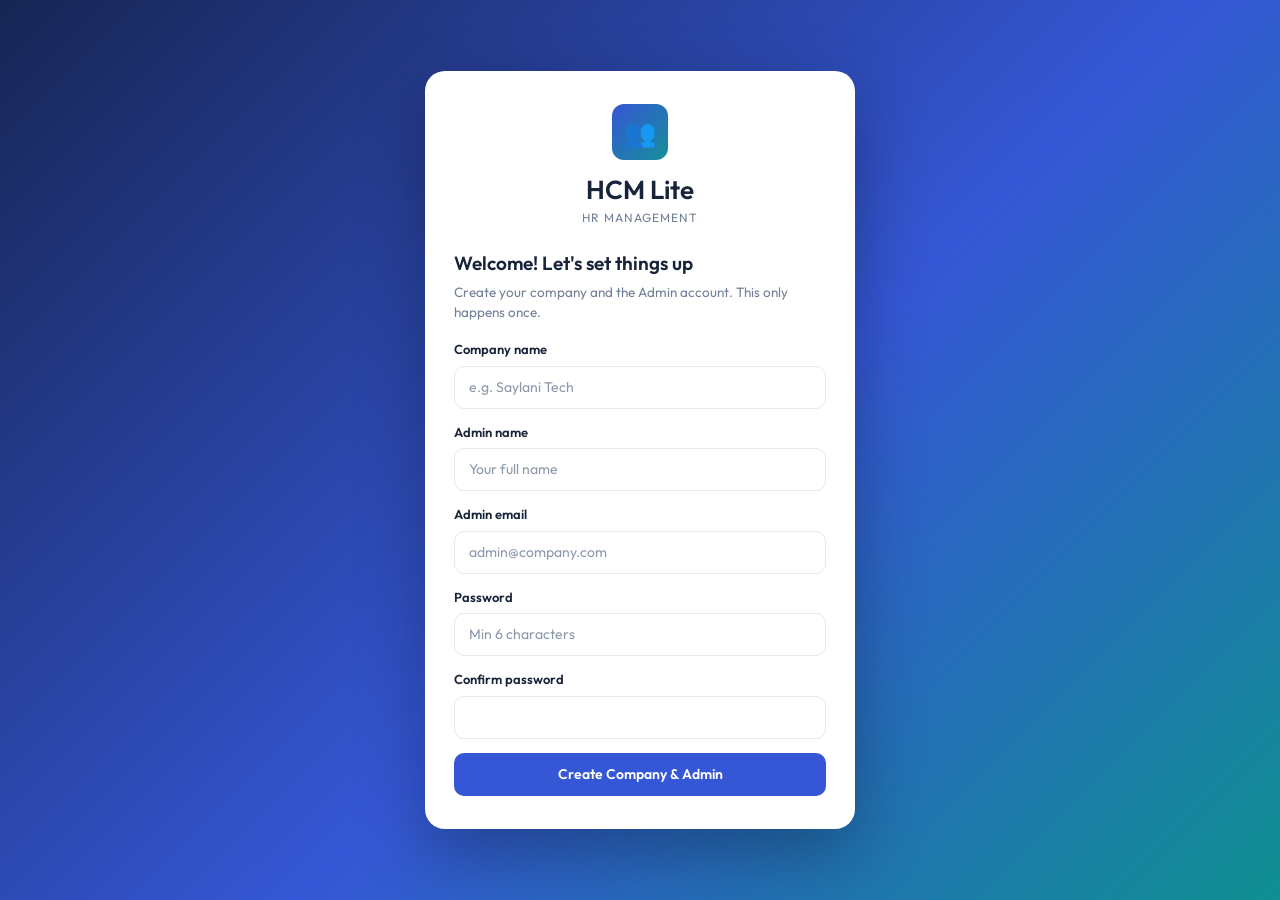
==== admin.html @ a217091e "first commit" ====
<!DOCTYPE html>
<html lang="en">
<head>
  <meta charset="UTF-8">
  <meta name="viewport" content="width=device-width, initial-scale=1.0">
  <title>Admin Dashboard - HCM Lite</title>
  <link rel="preconnect" href="https://fonts.googleapis.com">
  <link href="https://fonts.googleapis.com/css2?family=Outfit:wght@400;500;600;700&display=swap" rel="stylesheet">
  <link rel="stylesheet" href="css/style.css">

</head>
<body>
  <div class="app-layout">
    <aside class="sidebar" id="sidebar"></aside>

    <div class="main">
      <header class="topbar" id="topbar"></header>

      <section class="content">
        <!-- Six stat cards -->
        <div class="stat-grid" id="statGrid"></div>

        <div class="grid-2">
          <div class="card">
            <div class="card-head"><h3>📊 Attendance by Department</h3><span class="tag">Today</span></div>
            <div id="deptChart"></div>
          </div>
          <div class="card">
            <div class="card-head"><h3>📈 7-Day Attendance Trend</h3><span class="tag">Last 7 Days</span></div>
            <div id="trendChart"></div>
          </div>
        </div>

        <div class="grid-2">
          <div class="card">
            <div class="card-head"><h3>🗓️ Today's Attendance</h3></div>
            <div class="table-wrap">
              <table>
                <thead><tr><th>Employee</th><th>Status</th><th>Check-in</th><th>Check-out</th></tr></thead>
                <tbody id="todayBody"></tbody>
              </table>
            </div>
          </div>
          <div class="card">
            <div class="card-head"><h3>💡 Smart Helper</h3></div>
            <div id="smartHelper"></div>
          </div>
        </div>
      </section>
    </div>
  </div>

  <div class="toast-container" id="toastBox"></div>

  <script src="js/storage.js"></script>
  <script src="js/auth.js"></script>
  <script src="js/helper.js"></script>
  <script src="js/employees.js"></script>
  <script src="js/attendance.js"></script>
  <script src="js/leave.js"></script>
  <script>
    // Admin only. Non-admins are redirected by requireLogin().
    if (initPage("admin", "dashboard", "Executive Overview")) {
      renderAdminDashboard();
    }
  </script>
</body>
</html>
---- css/style.css ----
/* ==========================================================
   HCM Lite - shared stylesheet (used by all 7 pages)
   Professional navy, indigo and teal theme
   ========================================================== */

:root {
    --primary: #3557d6;
    --primary-dark: #2944b8;
    --primary-soft: #e9eeff;

    --bg: #f4f7fc;
    --card: #ffffff;
    --sidebar: #ffffff;

    --text: #18243a;
    --muted: #718096;
    --border: #e4e9f2;

    --green: #139a78;
    --green-soft: #ddf6ed;
    --red: #d83d5b;
    --red-soft: #fce7ec;
    --orange: #c77909;
    --orange-soft: #fff2d6;
    --blue: #2878d0;
    --blue-soft: #e5f0ff;
    --purple: #7357d5;
    --purple-soft: #f0eafe;

    --shadow: 0 8px 24px rgba(24, 36, 58, 0.06);
    --radius: 14px;
}

[data-theme="dark"] {
    --bg: #0f1728;
    --card: #182338;
    --sidebar: #131d30;

    --text: #edf2ff;
    --muted: #9aa8c0;
    --border: #29364d;

    --primary: #8298ff;
    --primary-dark: #6e85f0;
    --primary-soft: #243253;

    --green: #55c9a1;
    --green-soft: #153b32;
    --red: #ff8391;
    --red-soft: #40212c;
    --orange: #f1bf68;
    --orange-soft: #3b301d;
    --blue: #83b9ff;
    --blue-soft: #1d3150;
    --purple: #b2a0ff;
    --purple-soft: #30274e;

    --shadow: 0 8px 24px rgba(0, 0, 0, 0.25);
}

* {
    box-sizing: border-box;
    margin: 0;
    padding: 0;
}

html {
    min-height: 100%;
    scroll-behavior: smooth;
}

body {
    font-family:
        "Outfit",
        "Segoe UI",
        system-ui,
        -apple-system,
        Arial,
        sans-serif;
    background: linear-gradient(
        135deg,
        var(--bg) 0%,
        var(--bg) 72%,
        var(--primary-soft) 140%
    );
    background-attachment: fixed;
    color: var(--text);
    font-size: 15px;
    line-height: 1.5;
    min-height: 100vh;
    transition: background-color 0.2s ease, color 0.2s ease;
}

a {
    color: var(--primary);
    text-decoration: none;
}

a:hover {
    color: var(--primary-dark);
}

h1,
h2,
h3,
h4 {
    font-weight: 600;
}

button,
input,
select,
textarea {
    font: inherit;
}

button,
a,
input,
select,
textarea {
    -webkit-tap-highlight-color: transparent;
}

:focus-visible {
    outline: 3px solid color-mix(in srgb, var(--primary) 45%, transparent);
    outline-offset: 3px;
}

.hidden {
    display: none !important;
}

.muted {
    color: var(--muted);
}

.small {
    font-size: 12.5px;
}

.text-right {
    text-align: right;
}

.mt {
    margin-top: 16px;
}

/* ---------- App layout ---------- */
.app-layout {
    display: flex;
    min-height: 100vh;
}

.sidebar {
    width: 250px;
    background: var(--sidebar);
    border-right: 1px solid var(--border);
    padding: 20px 14px;
    display: flex;
    flex-direction: column;
    position: sticky;
    top: 0;
    height: 100vh;
    flex-shrink: 0;
    z-index: 50;
}

.brand {
    display: flex;
    align-items: center;
    gap: 12px;
    padding: 4px 8px 22px;
}

.brand-logo {
    width: 42px;
    height: 42px;
    border-radius: 12px;
    background: linear-gradient(135deg, var(--primary), #168f99);
    color: #fff;
    display: flex;
    align-items: center;
    justify-content: center;
    font-size: 20px;
}

.brand-name {
    font-size: 18px;
    font-weight: 700;
    line-height: 1.1;
}

.brand-sub {
    font-size: 10.5px;
    letter-spacing: 1px;
    color: var(--primary);
    font-weight: 600;
    text-transform: uppercase;
}

.nav-section {
    font-size: 11px;
    letter-spacing: 1.2px;
    color: var(--muted);
    font-weight: 600;
    padding: 16px 10px 8px;
    text-transform: uppercase;
}

.nav-link {
    display: flex;
    align-items: center;
    gap: 12px;
    padding: 11px 14px;
    border-radius: 10px;
    color: var(--text);
    font-weight: 500;
    margin-bottom: 4px;
    transition: background 0.15s ease, color 0.15s ease;
}

.nav-link:hover {
    background: var(--primary-soft);
    color: var(--primary);
}

.nav-link.active {
    background: var(--primary-soft);
    color: var(--primary);
    font-weight: 600;
    box-shadow: inset 3px 0 0 var(--primary);
}

.nav-icon {
    width: 20px;
    text-align: center;
}

.sidebar-user {
    margin-top: auto;
    display: flex;
    align-items: center;
    gap: 10px;
    padding: 12px;
    border-radius: 12px;
    background: var(--bg);
    border: 1px solid var(--border);
}

.sidebar-user .who {
    flex: 1;
    min-width: 0;
}

.sidebar-user .who b {
    display: block;
    font-size: 14px;
    overflow: hidden;
    text-overflow: ellipsis;
    white-space: nowrap;
}

.sidebar-user .who span {
    font-size: 11px;
    color: var(--primary);
    font-weight: 600;
    text-transform: uppercase;
}

.avatar {
    width: 38px;
    height: 38px;
    border-radius: 50%;
    background: var(--primary);
    color: #fff;
    font-weight: 600;
    font-size: 13px;
    display: flex;
    align-items: center;
    justify-content: center;
    flex-shrink: 0;
}

.avatar.sm {
    width: 32px;
    height: 32px;
    font-size: 12px;
}

.main {
    flex: 1;
    min-width: 0;
    display: flex;
    flex-direction: column;
}

.topbar {
    display: flex;
    align-items: center;
    gap: 14px;
    padding: 18px 28px;
    background: color-mix(in srgb, var(--card) 88%, transparent);
    border-bottom: 1px solid var(--border);
    backdrop-filter: blur(12px);
}

.topbar .titles {
    flex: 1;
    min-width: 0;
}

.topbar h2 {
    font-size: 22px;
}

.topbar p {
    color: var(--muted);
    font-size: 13px;
}

.top-actions {
    display: flex;
    align-items: center;
    gap: 10px;
}

.clock-pill {
    background: var(--card);
    border: 1px solid var(--border);
    border-radius: 999px;
    padding: 7px 14px;
    font-size: 13px;
    font-weight: 500;
    box-shadow: var(--shadow);
}

.icon-btn {
    width: 38px;
    height: 38px;
    border-radius: 50%;
    border: 1px solid var(--border);
    background: var(--card);
    color: var(--text);
    cursor: pointer;
    font-size: 16px;
    transition: background 0.15s ease, border-color 0.15s ease;
}

.icon-btn:hover {
    background: var(--primary-soft);
    border-color: var(--primary);
}

.menu-btn {
    display: none;
}

.content {
    padding: 4px 28px 40px;
}

/* ---------- Cards & grids ---------- */
.card {
    background: var(--card);
    border: 1px solid var(--border);
    border-radius: var(--radius);
    padding: 20px;
    box-shadow: var(--shadow);
}

.card-head {
    display: flex;
    align-items: center;
    justify-content: space-between;
    gap: 10px;
    margin-bottom: 16px;
    flex-wrap: wrap;
}

.card-head h3 {
    font-size: 16px;
}

.tag {
    font-size: 11.5px;
    background: var(--bg);
    border: 1px solid var(--border);
    border-radius: 8px;
    padding: 3px 10px;
    color: var(--muted);
}

.stat-grid {
    display: grid;
    grid-template-columns: repeat(3, 1fr);
    gap: 18px;
    margin-bottom: 20px;
}

.stat-card {
    display: flex;
    justify-content: space-between;
    align-items: flex-start;
}

.stat-label {
    font-size: 12px;
    letter-spacing: 0.8px;
    color: var(--muted);
    font-weight: 600;
    text-transform: uppercase;
}

.stat-value {
    font-size: 34px;
    font-weight: 600;
    line-height: 1.2;
    margin: 4px 0;
}

.stat-note {
    font-size: 12px;
    color: var(--muted);
}

.stat-note a {
    text-decoration: underline;
}

.stat-icon {
    width: 42px;
    height: 42px;
    border-radius: 12px;
    display: flex;
    align-items: center;
    justify-content: center;
    font-size: 19px;
}

.ic-blue {
    background: var(--blue-soft);
}

.ic-green {
    background: var(--green-soft);
}

.ic-orange {
    background: var(--orange-soft);
}

.ic-red {
    background: var(--red-soft);
}

.ic-purple {
    background: var(--purple-soft);
}

.grid-2 {
    display: grid;
    grid-template-columns: 1fr 1fr;
    gap: 20px;
    margin-bottom: 20px;
}

.grid-form {
    display: grid;
    grid-template-columns: 1fr 1fr;
    gap: 14px;
}

.grid-form .full {
    grid-column: 1 / -1;
}

/* ---------- Buttons ---------- */
.btn {
    display: inline-flex;
    align-items: center;
    justify-content: center;
    gap: 6px;
    padding: 10px 18px;
    border-radius: 10px;
    border: 1px solid transparent;
    font-family: inherit;
    font-size: 14px;
    font-weight: 600;
    cursor: pointer;
    transition: transform 0.1s ease, opacity 0.15s ease, background 0.15s ease;
}

.btn:hover {
    opacity: 0.92;
}

.btn:active {
    transform: scale(0.98);
}

.btn:disabled {
    opacity: 0.45;
    cursor: not-allowed;
}

.btn-primary {
    background: var(--primary);
    color: #fff;
}

.btn-primary:hover {
    background: var(--primary-dark);
}

.btn-success {
    background: var(--green);
    color: #fff;
}

.btn-danger {
    background: var(--red);
    color: #fff;
}

.btn-ghost {
    background: transparent;
    border-color: var(--border);
    color: var(--text);
}

.btn-ghost:hover {
    background: var(--primary-soft);
}

.btn-sm {
    padding: 6px 12px;
    font-size: 12.5px;
    border-radius: 8px;
}

.btn-block {
    width: 100%;
}

.btn-row {
    display: flex;
    gap: 12px;
    flex-wrap: wrap;
}

/* ---------- Forms ---------- */
.field {
    margin-bottom: 14px;
}

.field label {
    display: block;
    font-size: 13px;
    font-weight: 600;
    margin-bottom: 6px;
}

.input,
select.input,
textarea.input {
    width: 100%;
    padding: 10px 14px;
    border-radius: 10px;
    border: 1px solid var(--border);
    background: var(--card);
    color: var(--text);
    font-family: inherit;
    font-size: 14px;
    outline: none;
    transition: border-color 0.15s ease, box-shadow 0.15s ease;
}

.input:focus {
    border-color: var(--primary);
    box-shadow: 0 0 0 3px var(--primary-soft);
}

.input::placeholder {
    color: var(--muted);
    opacity: 0.8;
}

textarea.input {
    resize: vertical;
    min-height: 80px;
}

.toolbar {
    display: flex;
    gap: 12px;
    flex-wrap: wrap;
    align-items: center;
    margin-bottom: 18px;
}

.toolbar .input {
    max-width: 280px;
}

.toolbar .spacer {
    flex: 1;
}

/* ---------- Tables ---------- */
.table-wrap {
    overflow-x: auto;
}

table {
    width: 100%;
    border-collapse: collapse;
}

th {
    text-align: left;
    font-size: 11.5px;
    letter-spacing: 0.8px;
    text-transform: uppercase;
    color: var(--muted);
    padding: 10px 12px;
    border-bottom: 1px solid var(--border);
    white-space: nowrap;
}

td {
    padding: 12px;
    border-bottom: 1px solid var(--border);
    font-size: 14px;
    vertical-align: middle;
}

tbody tr {
    transition: background 0.15s ease;
}

tbody tr:hover {
    background: color-mix(in srgb, var(--primary-soft) 42%, transparent);
}

tr:last-child td {
    border-bottom: none;
}

.cell-user {
    display: flex;
    align-items: center;
    gap: 10px;
}

.cell-user b {
    display: block;
    font-size: 14px;
}

.cell-user span {
    font-size: 12px;
    color: var(--muted);
}

.empty {
    text-align: center;
    color: var(--muted);
    padding: 30px 10px;
}

/* ---------- Badges ---------- */
.badge {
    display: inline-block;
    padding: 3px 10px;
    border-radius: 999px;
    font-size: 12px;
    font-weight: 600;
}

.b-present,
.b-approved {
    background: var(--green-soft);
    color: var(--green);
}

.b-late,
.b-pending {
    background: var(--orange-soft);
    color: var(--orange);
}

.b-half {
    background: var(--purple-soft);
    color: var(--purple);
}

.b-leave {
    background: var(--blue-soft);
    color: var(--blue);
}

.b-absent,
.b-rejected {
    background: var(--red-soft);
    color: var(--red);
}

.b-weekend,
.b-off {
    background: var(--bg);
    color: var(--muted);
}

/* ---------- Charts (pure CSS bars) ---------- */
.bar-list .bar-row {
    margin-bottom: 14px;
}

.bar-row .bar-top {
    display: flex;
    justify-content: space-between;
    font-size: 13px;
    margin-bottom: 5px;
}

.bar-track {
    height: 10px;
    background: var(--bg);
    border-radius: 999px;
    overflow: hidden;
}

.bar-fill {
    height: 100%;
    background: linear-gradient(90deg, var(--primary), #168f99);
    border-radius: 999px;
    transition: width 0.4s ease;
}

.trend {
    display: flex;
    align-items: flex-end;
    gap: 10px;
    height: 190px;
    padding-top: 10px;
}

.trend-col {
    flex: 1;
    display: flex;
    flex-direction: column;
    align-items: center;
    justify-content: flex-end;
    height: 100%;
}

.trend-bar {
    width: 100%;
    max-width: 38px;
    background: linear-gradient(180deg, var(--primary), #168f99);
    border-radius: 8px 8px 0 0;
    min-height: 3px;
    transition: height 0.4s ease;
}

.trend-val {
    font-size: 12px;
    font-weight: 600;
    margin-bottom: 4px;
}

.trend-lbl {
    font-size: 11px;
    color: var(--muted);
    margin-top: 6px;
    text-align: center;
}

/* ---------- Smart helper ---------- */
.helper-item {
    display: flex;
    gap: 12px;
    padding: 12px;
    border-radius: 10px;
    margin-bottom: 10px;
    background: var(--bg);
    border-left: 4px solid var(--primary);
    font-size: 14px;
}

.helper-item.warn {
    border-left-color: var(--orange);
}

.helper-item.danger {
    border-left-color: var(--red);
}

.helper-item.good {
    border-left-color: var(--green);
}

/* ---------- Employee dashboard ---------- */
.checkin-card {
    text-align: center;
}

.clock-big {
    font-size: 46px;
    font-weight: 600;
    letter-spacing: 1px;
}

.checkin-card .btn-row {
    justify-content: center;
    margin: 18px 0 10px;
}

.checkin-card .btn {
    min-width: 140px;
    padding: 13px 20px;
}

.mini-stats {
    display: grid;
    grid-template-columns: repeat(3, 1fr);
    gap: 12px;
    margin-bottom: 16px;
}

.mini {
    background: var(--bg);
    border-radius: 12px;
    padding: 12px;
    text-align: center;
}

.mini b {
    display: block;
    font-size: 24px;
}

.mini span {
    font-size: 11.5px;
    color: var(--muted);
    text-transform: uppercase;
    letter-spacing: 0.6px;
}

/* ---------- Modal ---------- */
.modal-backdrop {
    position: fixed;
    inset: 0;
    background: rgba(15, 23, 40, 0.58);
    display: none;
    align-items: center;
    justify-content: center;
    padding: 16px;
    z-index: 100;
}

.modal-backdrop.open {
    display: flex;
}

.modal {
    background: var(--card);
    border: 1px solid var(--border);
    border-radius: var(--radius);
    padding: 24px;
    width: 100%;
    max-width: 560px;
    max-height: 92vh;
    overflow-y: auto;
    box-shadow: 0 20px 60px rgba(0, 0, 0, 0.3);
}

.modal h3 {
    margin-bottom: 16px;
}

.modal-actions {
    display: flex;
    justify-content: flex-end;
    gap: 10px;
    margin-top: 8px;
}

/* ---------- Toast ---------- */
.toast-container {
    position: fixed;
    top: 20px;
    right: 20px;
    z-index: 200;
    display: flex;
    flex-direction: column;
    gap: 10px;
}

.toast {
    background: var(--card);
    border: 1px solid var(--border);
    border-left: 5px solid var(--green);
    color: var(--text);
    padding: 12px 18px;
    border-radius: 10px;
    box-shadow: 0 8px 28px rgba(0, 0, 0, 0.18);
    font-size: 14px;
    max-width: 320px;
}

.toast.error {
    border-left-color: var(--red);
}

.toast.warn {
    border-left-color: var(--orange);
}

/* ---------- Login / setup page ---------- */
.login-body {
    min-height: 100vh;
    background: linear-gradient(
        135deg,
        #172554 0%,
        #3557d6 55%,
        #0f8f91 100%
    );
}

.login-wrap {
    min-height: 100vh;
    display: flex;
    align-items: center;
    justify-content: center;
    padding: 20px;
}

.login-card {
    background: var(--card);
    color: var(--text);
    width: 100%;
    max-width: 430px;
    border: 1px solid rgba(255, 255, 255, 0.18);
    border-radius: 20px;
    padding: 32px 28px;
    box-shadow: 0 25px 70px rgba(0, 0, 0, 0.3);
}

.brand-center {
    text-align: center;
    margin-bottom: 22px;
}

.brand-center .brand-logo {
    margin: 0 auto 10px;
    width: 56px;
    height: 56px;
    font-size: 26px;
}

.brand-center h1 {
    font-size: 26px;
}

.brand-center p {
    color: var(--muted);
    font-size: 12px;
    letter-spacing: 1px;
    text-transform: uppercase;
}

.login-card h2 {
    font-size: 19px;
    margin-bottom: 4px;
}

.login-card .muted {
    margin-bottom: 18px;
    font-size: 13.5px;
}

.tabs {
    display: flex;
    background: var(--bg);
    border-radius: 10px;
    padding: 4px;
    margin-bottom: 20px;
}

.tab {
    flex: 1;
    padding: 9px;
    border: none;
    background: transparent;
    border-radius: 8px;
    cursor: pointer;
    font-family: inherit;
    font-weight: 600;
    color: var(--muted);
}

.tab.active {
    background: var(--card);
    color: var(--primary);
    box-shadow: var(--shadow);
}

/* ---------- Payslip ---------- */
.payslip {
    max-width: 760px;
    margin: 0 auto;
    background: #fff;
    color: #1f2a44;
    border: 1px solid #dfe4ee;
    border-radius: 12px;
    padding: 32px;
}

.payslip-head {
    display: flex;
    justify-content: space-between;
    border-bottom: 2px solid #3557d6;
    padding-bottom: 14px;
    margin-bottom: 18px;
    gap: 10px;
    flex-wrap: wrap;
}

.payslip-head h2 {
    color: #3557d6;
}

.payslip table td,
.payslip table th {
    border-bottom: 1px solid #e6eaf2;
    color: #1f2a44;
}

.payslip .info-grid {
    display: grid;
    grid-template-columns: 1fr 1fr;
    gap: 6px 20px;
    margin-bottom: 18px;
    font-size: 14px;
}

.payslip .net-box {
    background: #e9eeff;
    border-radius: 10px;
    padding: 16px;
    display: flex;
    justify-content: space-between;
    align-items: center;
    margin-top: 18px;
    font-size: 18px;
    font-weight: 700;
    color: #2944b8;
}

.payslip .foot {
    margin-top: 18px;
    font-size: 12px;
    color: #7a869a;
}

.sidebar-backdrop {
    display: none;
}

/* ---------- Responsive ---------- */
@media (max-width: 1000px) {
    .stat-grid {
        grid-template-columns: repeat(2, 1fr);
    }

    .grid-2 {
        grid-template-columns: 1fr;
    }
}

@media (max-width: 800px) {
    .sidebar {
        position: fixed;
        left: -270px;
        transition: left 0.25s ease;
        box-shadow: 0 0 30px rgba(0, 0, 0, 0.2);
    }

    .sidebar.open {
        left: 0;
    }

    .sidebar-backdrop.open {
        display: block;
        position: fixed;
        inset: 0;
        background: rgba(0, 0, 0, 0.4);
        z-index: 40;
    }

    .menu-btn {
        display: inline-block;
    }

    .topbar {
        padding: 14px 16px;
    }

    .topbar h2 {
        font-size: 18px;
    }

    .clock-pill {
        display: none;
    }

    .content {
        padding: 4px 16px 30px;
    }
}

@media (max-width: 560px) {
    .stat-grid {
        grid-template-columns: 1fr;
    }

    .grid-form {
        grid-template-columns: 1fr;
    }

    .mini-stats {
        grid-template-columns: repeat(2, 1fr);
    }

    .clock-big {
        font-size: 36px;
    }

    .payslip {
        padding: 18px;
    }

    .payslip .info-grid {
        grid-template-columns: 1fr;
    }
}

/* ---------- Print (payslip) ---------- */
@media print {
    body {
        background: #fff !important;
        color: #111 !important;
    }

    .sidebar,
    .topbar,
    .no-print,
    .toast-container,
    .sidebar-backdrop {
        display: none !important;
    }

    .app-layout,
    .main,
    .content {
        display: block;
        padding: 0;
    }

    .payslip {
        border: none;
        max-width: 100%;
        padding: 0;
        box-shadow: none;
    }
}

@media (prefers-reduced-motion: reduce) {
    *,
    *::before,
    *::after {
        scroll-behavior: auto !important;
        animation-duration: 0.01ms !important;
        animation-iteration-count: 1 !important;
        transition-duration: 0.01ms !important;
    }
}
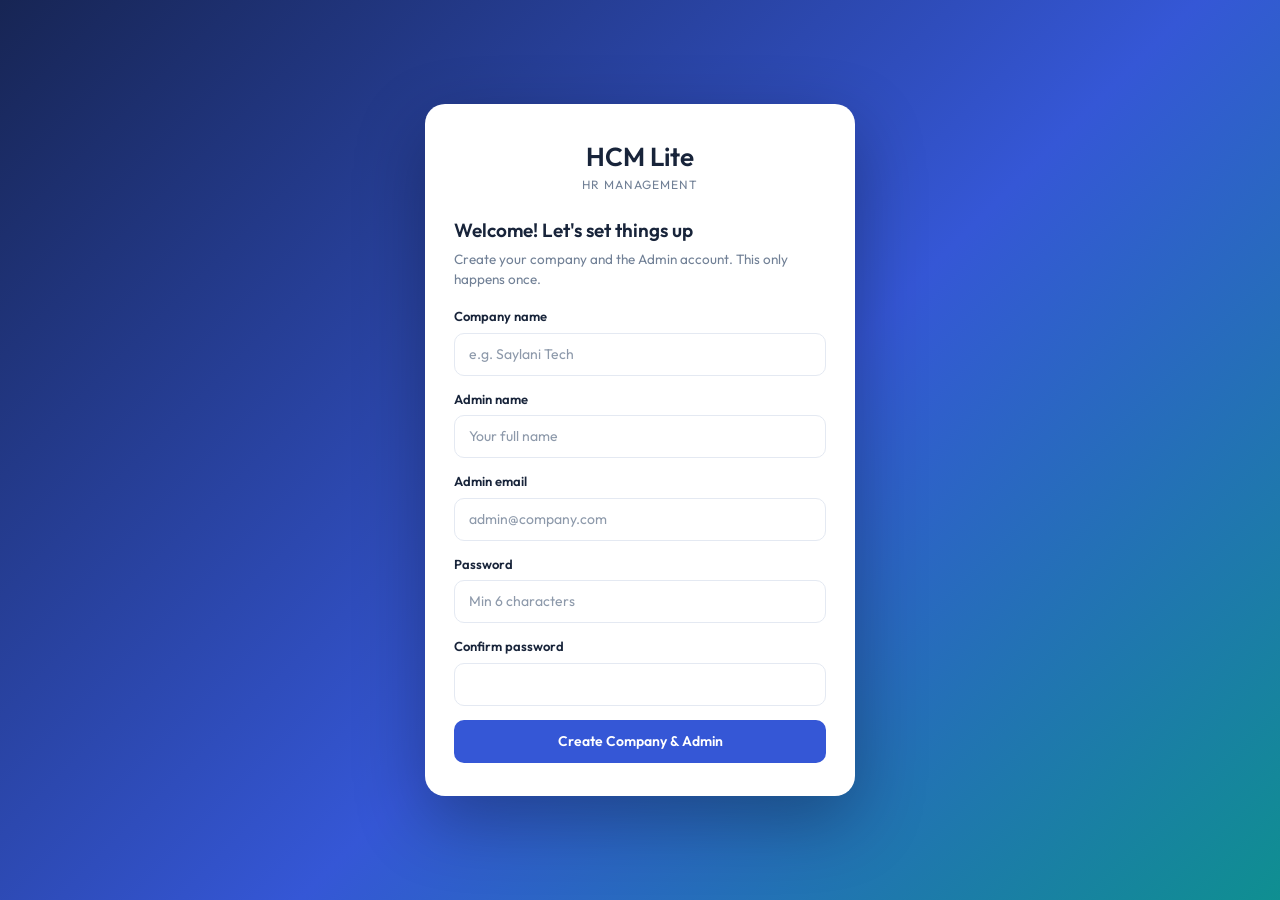
==== commit 2c91b96d: "updated all" ====
--- a/admin.html
+++ b/admin.html
@@ -1,68 +1,87 @@
-<!DOCTYPE html>
+<!doctype html>
 <html lang="en">
-<head>
-  <meta charset="UTF-8">
-  <meta name="viewport" content="width=device-width, initial-scale=1.0">
-  <title>Admin Dashboard - HCM Lite</title>
-  <link rel="preconnect" href="https://fonts.googleapis.com">
-  <link href="https://fonts.googleapis.com/css2?family=Outfit:wght@400;500;600;700&display=swap" rel="stylesheet">
-  <link rel="stylesheet" href="css/style.css">
+    <head>
+        <meta charset="UTF-8" />
+        <meta name="viewport" content="width=device-width, initial-scale=1.0" />
+        <title>Admin Dashboard - HCM Lite</title>
+        <link rel="preconnect" href="https://fonts.googleapis.com" />
+        <link
+            href="https://fonts.googleapis.com/css2?family=Outfit:wght@400;500;600;700&display=swap"
+            rel="stylesheet"
+        />
+        <link rel="stylesheet" href="css/style.css" />
+    </head>
+    <body>
+        <div class="app-layout">
+            <aside class="sidebar" id="sidebar"></aside>
 
-</head>
-<body>
-  <div class="app-layout">
-    <aside class="sidebar" id="sidebar"></aside>
+            <div class="main">
+                <header class="topbar" id="topbar"></header>
 
-    <div class="main">
-      <header class="topbar" id="topbar"></header>
+                <section class="content">
+                    <!-- Six stat cards -->
+                    <div class="stat-grid" id="statGrid"></div>
 
-      <section class="content">
-        <!-- Six stat cards -->
-        <div class="stat-grid" id="statGrid"></div>
+                    <div class="grid-2">
+                        <div class="card">
+                            <div class="card-head">
+                                <h3>📊 Attendance by Department</h3>
+                                <span class="tag">Today</span>
+                            </div>
+                            <div id="deptChart"></div>
+                        </div>
+                        <div class="card">
+                            <div class="card-head">
+                                <h3>📈 7-Day Attendance Trend</h3>
+                                <span class="tag">Last 7 Days</span>
+                            </div>
+                            <div id="trendChart"></div>
+                        </div>
+                    </div>
 
-        <div class="grid-2">
-          <div class="card">
-            <div class="card-head"><h3>📊 Attendance by Department</h3><span class="tag">Today</span></div>
-            <div id="deptChart"></div>
-          </div>
-          <div class="card">
-            <div class="card-head"><h3>📈 7-Day Attendance Trend</h3><span class="tag">Last 7 Days</span></div>
-            <div id="trendChart"></div>
-          </div>
+                    <div class="grid-2">
+                        <div class="card">
+                            <div class="card-head">
+                                <h3>🗓️ Today's Attendance</h3>
+                            </div>
+                            <div class="table-wrap">
+                                <table>
+                                    <thead>
+                                        <tr>
+                                            <th>Employee</th>
+                                            <th>Status</th>
+                                            <th>Check-in</th>
+                                            <th>Check-out</th>
+                                        </tr>
+                                    </thead>
+                                    <tbody id="todayBody"></tbody>
+                                </table>
+                            </div>
+                        </div>
+                        <div class="card">
+                            <div class="card-head">
+                                <h3>💡 Smart Helper</h3>
+                            </div>
+                            <div id="smartHelper"></div>
+                        </div>
+                    </div>
+                </section>
+            </div>
         </div>
 
-        <div class="grid-2">
-          <div class="card">
-            <div class="card-head"><h3>🗓️ Today's Attendance</h3></div>
-            <div class="table-wrap">
-              <table>
-                <thead><tr><th>Employee</th><th>Status</th><th>Check-in</th><th>Check-out</th></tr></thead>
-                <tbody id="todayBody"></tbody>
-              </table>
-            </div>
-          </div>
-          <div class="card">
-            <div class="card-head"><h3>💡 Smart Helper</h3></div>
-            <div id="smartHelper"></div>
-          </div>
-        </div>
-      </section>
-    </div>
-  </div>
+        <div class="toast-container" id="toastBox"></div>
 
-  <div class="toast-container" id="toastBox"></div>
-
-  <script src="js/storage.js"></script>
-  <script src="js/auth.js"></script>
-  <script src="js/helper.js"></script>
-  <script src="js/employees.js"></script>
-  <script src="js/attendance.js"></script>
-  <script src="js/leave.js"></script>
-  <script>
-    // Admin only. Non-admins are redirected by requireLogin().
-    if (initPage("admin", "dashboard", "Executive Overview")) {
-      renderAdminDashboard();
-    }
-  </script>
-</body>
+        <script src="js/storage.js"></script>
+        <script src="js/auth.js"></script>
+        <script src="js/helper.js"></script>
+        <script src="js/employees.js"></script>
+        <script src="js/attendance.js"></script>
+        <script src="js/leave.js"></script>
+        <script>
+            // Admin only. Non-admins are redirected by requireLogin().
+            if (initPage("admin", "dashboard", "Executive Overview")) {
+                renderAdminDashboard();
+            }
+        </script>
+    </body>
 </html>
